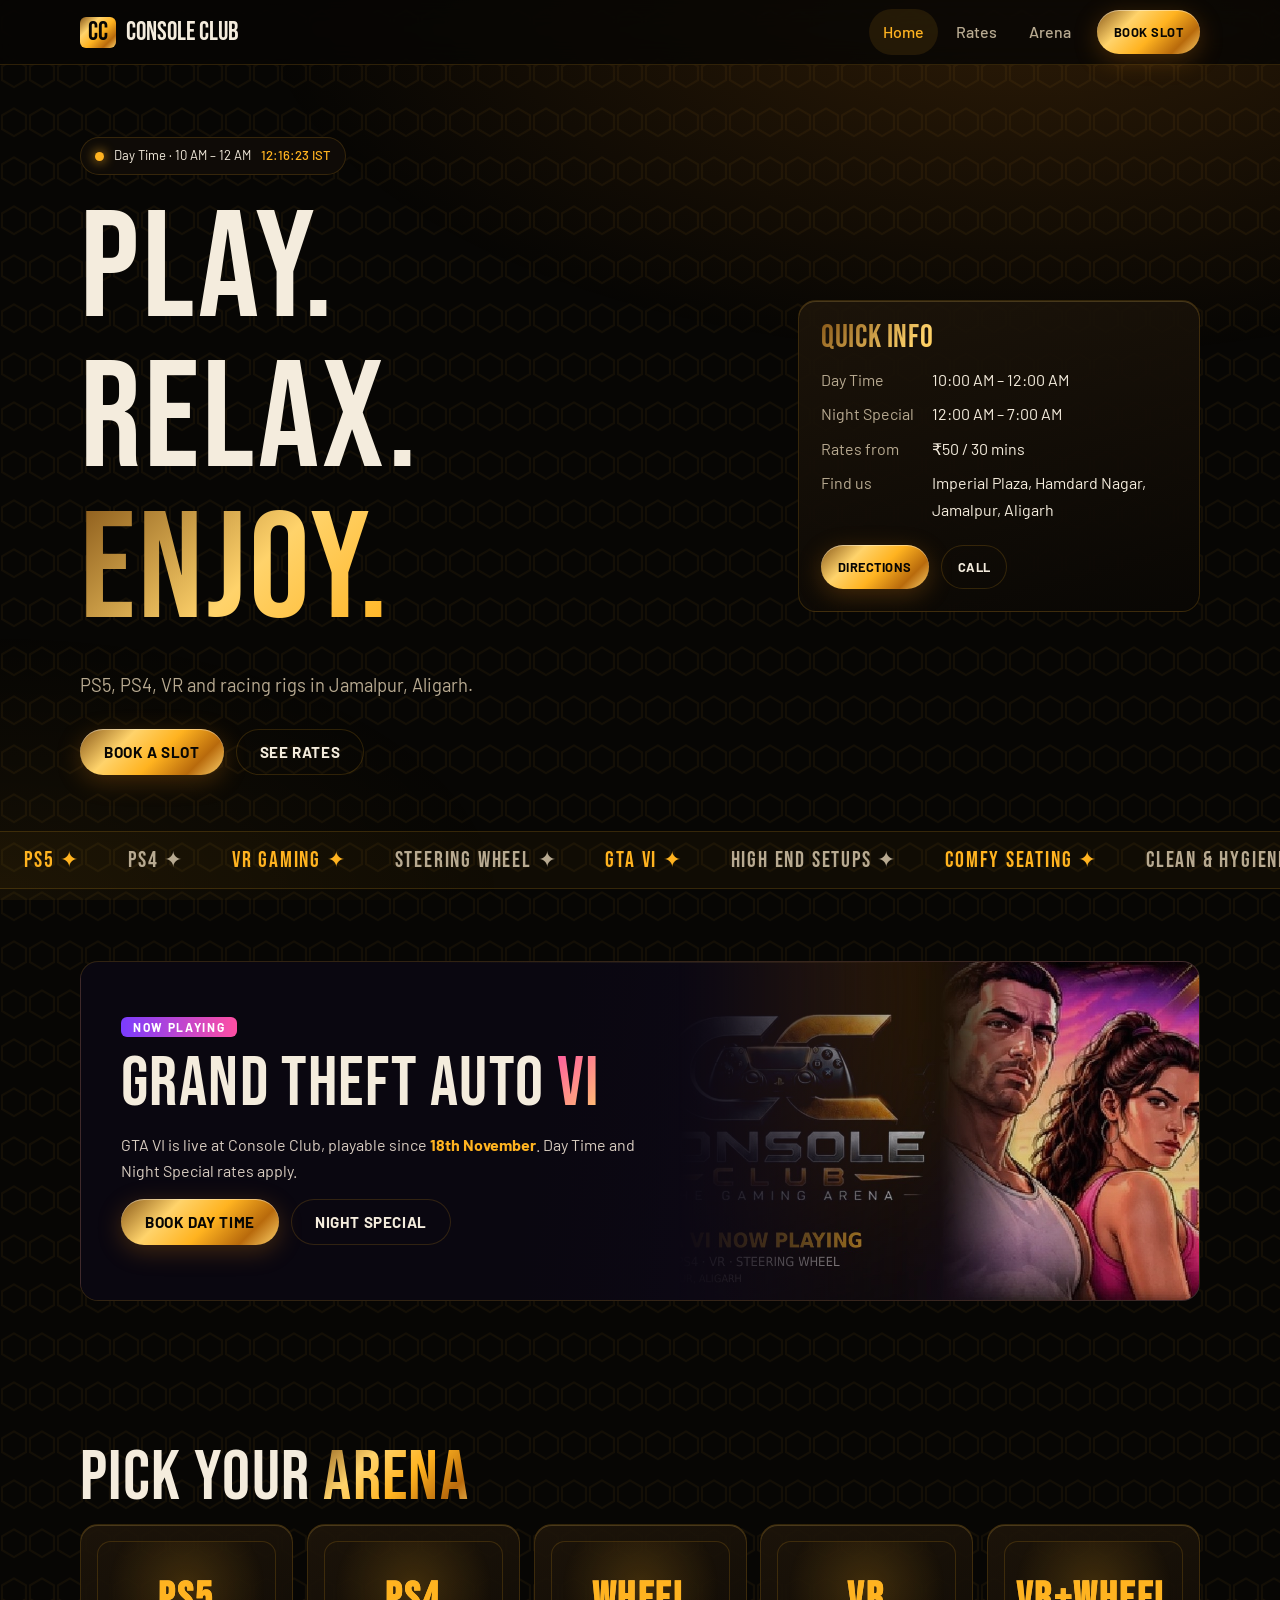
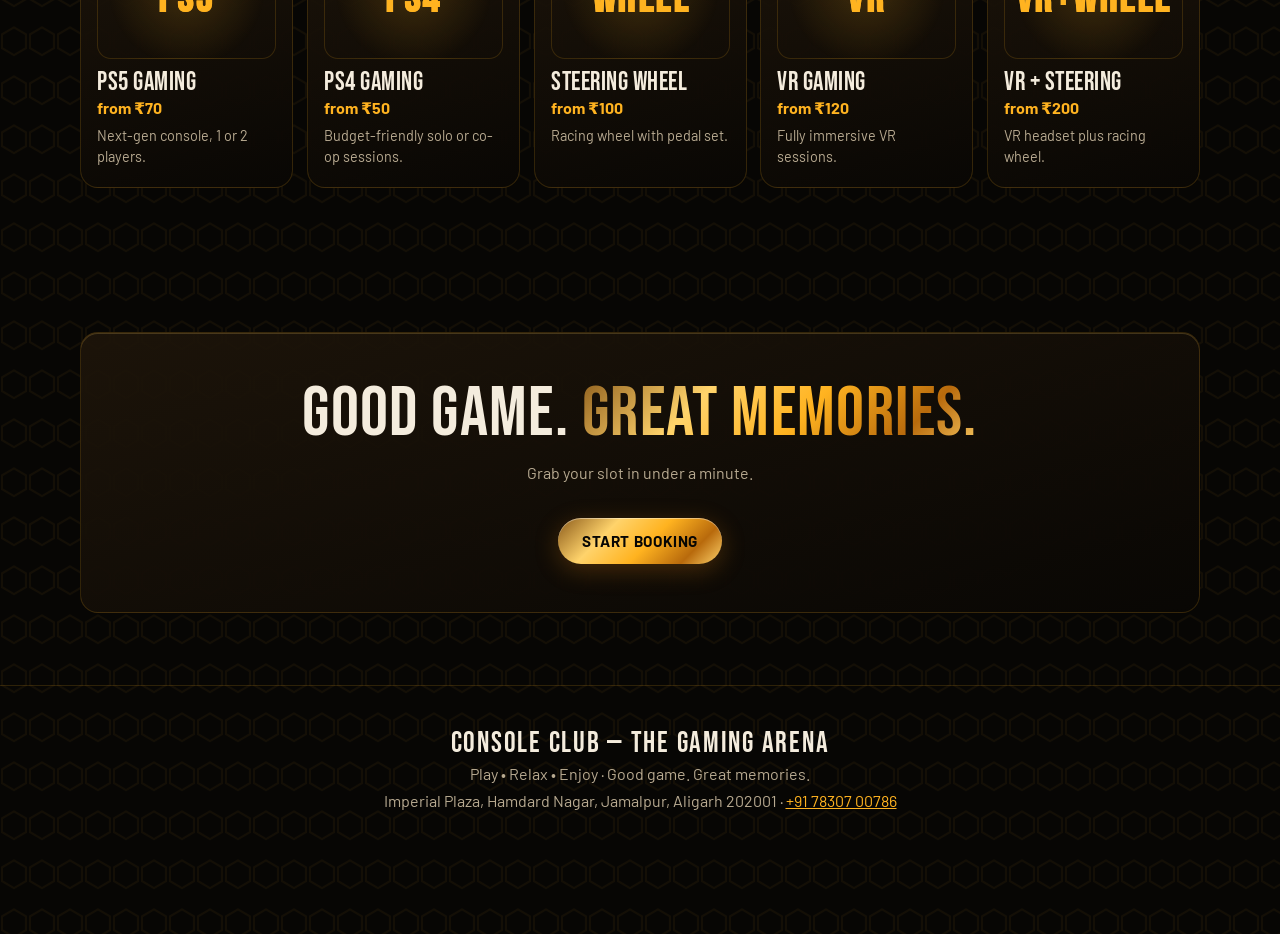
==== index.html @ 4d074ce8 "Add files via upload" ====
<!DOCTYPE html>
<html lang="en"><head><meta charset="utf-8"><meta name="viewport" content="width=device-width,initial-scale=1,viewport-fit=cover"><title>Console Club — The Gaming Arena | PS5, PS4, VR in Jamalpur, Aligarh</title><meta name="description" content="PS5, PS4, VR and racing rigs in Jamalpur, Aligarh. GTA VI now playing. Rates, booking and house rules."><meta name="theme-color" content="#070604">
<meta property="og:type" content="website"><meta property="og:site_name" content="Console Club"><meta property="og:locale" content="en_IN"><meta property="og:title" content="Console Club — The Gaming Arena | PS5, PS4, VR in Jamalpur, Aligarh"><meta property="og:description" content="PS5, PS4, VR and racing rigs in Jamalpur, Aligarh. GTA VI now playing. Rates, booking and house rules.">
<meta property="og:image" content="https://consoleclub.onrender.com/og-image.jpg"><meta property="og:image:width" content="1200"><meta property="og:image:height" content="630">
<meta name="twitter:card" content="summary_large_image"><meta name="twitter:title" content="Console Club — The Gaming Arena | PS5, PS4, VR in Jamalpur, Aligarh"><meta name="twitter:description" content="PS5, PS4, VR and racing rigs in Jamalpur, Aligarh. GTA VI now playing. Rates, booking and house rules.">
<link rel="preconnect" href="https://fonts.googleapis.com"><link rel="preconnect" href="https://fonts.gstatic.com" crossorigin><link href="https://fonts.googleapis.com/css2?family=Bebas+Neue&family=Barlow:wght@400;500;700&display=swap" rel="stylesheet"><link rel="stylesheet" href="style.css">
<script>document.documentElement.classList.add("js")</script></head>
<body data-page="home">
<noscript><div class="ns"><strong>Console Club — The Gaming Arena</strong><br>Imperial Plaza, opp. Darjeeling Food Point, beside Dawa India Outlet, Hamdard Nagar, Jamalpur, Aligarh, Uttar Pradesh 202001<br>Day Time 10:00 AM – 12:00 AM · Night Special 12:00 AM – 7:00 AM<br><a href="tel:+917830700786">+91 78307 00786</a> · <a href="https://wa.me/917830700786">WhatsApp</a> · <a href="https://maps.app.goo.gl/ecQEYEdN6ZVGn4866">Directions</a><br><a href="index.html">Home</a> · <a href="rates.html">Rates</a> · <a href="book.html">Book</a> · <a href="arena.html">Arena</a><br>Please enable JavaScript for live rates and online booking.</div></noscript>
<main>
<section class="w hero"><div>
<div class="badge" id="st"><i></i><span id="stT">Checking IST…</span><b id="clk">--:--:-- IST</b></div>
<h1 aria-label="Play. Relax. Enjoy."><span class="ln"><span>PLAY.</span></span><span class="ln"><span>RELAX.</span></span><span class="ln"><span class="gold">ENJOY.</span></span></h1>
<p class="sub">PS5, PS4, VR and racing rigs in Jamalpur, Aligarh.</p>
<div class="cta"><a class="btn" href="book.html">Book a slot</a><a class="btn gh" href="rates.html">See rates</a></div></div>
<aside class="info tilt flat" aria-label="Quick info"><h3 class="gold">QUICK INFO</h3>
<dl><dt>Day Time</dt><dd>10:00 AM – 12:00 AM</dd><dt>Night Special</dt><dd>12:00 AM – 7:00 AM</dd><dt>Rates from</dt><dd>₹50 / 30 mins</dd><dt>Find us</dt><dd>Imperial Plaza, Hamdard Nagar, Jamalpur, Aligarh</dd></dl>
<div class="cta"><a class="btn sm" data-dir target="_blank" rel="noopener">Directions</a><a class="btn gh sm" data-call>Call</a></div></aside></section>
<div class="mq" aria-hidden="true"><div id="mq"></div></div>
<section class="w"><div class="gta tilt flat rv"><img src="gta-hero.jpg" alt="" width="500" height="370" loading="lazy"><span class="tag">NOW PLAYING</span><h2>GRAND THEFT AUTO <span>VI</span></h2>
<p>GTA VI is live at Console Club, playable since <b>18th November</b>. Day Time and Night Special rates apply.</p>
<div class="cta"><a class="btn" href="book.html?s=day&amp;d=1">Book Day Time</a><a class="btn gh" href="book.html?s=night">Night Special</a></div></div></section>
<section class="w"><h2 class="rv">PICK YOUR <span class="gold">ARENA</span></h2><p class="swipe" aria-hidden="true">Swipe <i>→</i></p>
<div class="rail rv" data-gear></div></section>
<section class="w"><div class="tilt flat rv" style="text-align:center;padding:48px 20px"><h2>GOOD GAME. <span class="gold">GREAT MEMORIES.</span></h2><p class="lead" style="margin-inline:auto">Grab your slot in under a minute.</p><a class="btn" href="book.html">Start booking</a></div></section>
</main><script src="app.js"></script></body></html>
---- style.css ----
/* Console Club — stylesheet. Palette from the posters: black, gold, amber, chrome. */
/* 1. Tokens & base */
:root{--bg:#070604;--s1:#0f0b07;--ln:rgba(255,179,32,.16);--g:#FFB320;--a:#F08A14;--tx:#F4ECDD;--mu:#B8AA91;--e:cubic-bezier(.16,1,.3,1);
--gold:linear-gradient(135deg,#8a5a1a,#ffd36b 30%,#ffb320 55%,#b86a0c 80%,#ffd36b);
--hex:url("data:image/svg+xml,%3Csvg xmlns='http://www.w3.org/2000/svg' width='28' height='49' viewBox='0 0 28 49'%3E%3Cpath d='M13.99 9.25l13 7.5v15l-13 7.5L1 31.75v-15l12.99-7.5zM3 17.9v12.7l10.99 6.34 11-6.34V17.9l-11-6.34L3 17.9z' fill='%23FFB320' fill-opacity='.05'/%3E%3C/svg%3E");
--cf:radial-gradient(#000 15%,transparent 16%) 0 0/8px 8px,radial-gradient(#000 15%,transparent 16%) 4px 4px/8px 8px,radial-gradient(rgba(255,255,255,.09) 15%,transparent 20%) 0 1px/8px 8px,radial-gradient(rgba(255,255,255,.09) 15%,transparent 20%) 4px 5px/8px 8px}
*{box-sizing:border-box;margin:0;-webkit-tap-highlight-color:transparent}
html{scroll-behavior:smooth;scroll-padding:76px 0 120px}
body{background:var(--bg) var(--hex);color:var(--tx);font:400 1rem/1.65 Barlow,system-ui,sans-serif;overflow-x:hidden;animation:fi .25s var(--e)}
body:before{content:"";position:fixed;inset:0;z-index:-1;pointer-events:none;background:radial-gradient(60% 40% at 80% 0,rgba(240,138,20,.16),transparent),radial-gradient(40% 30% at 0 100%,rgba(255,179,32,.06),transparent)}
@keyframes fi{from{opacity:0}}@keyframes fo{to{opacity:0}}
@view-transition{navigation:auto}
::view-transition-old(root){animation:fo .22s ease both}::view-transition-new(root){animation:fi .4s var(--e) both}
[hidden]{display:none!important}
.w{width:min(1120px,100% - 36px);margin-inline:auto}
section,.pg{padding:72px 0}
h1,h2,h3{font:400 1rem 'Bebas Neue',sans-serif;line-height:.95;letter-spacing:.02em}
h2{font-size:clamp(2.6rem,8vw,4.4rem);margin-bottom:12px}h3{font-size:1.7rem}
.gold{background:var(--gold);-webkit-background-clip:text;background-clip:text;color:transparent}
.lead{color:var(--mu);max-width:52ch;margin-bottom:32px}.note{color:var(--mu);font-size:.9rem;margin-top:12px}
a{color:var(--g)}:focus-visible{outline:2px solid var(--g);outline-offset:3px}
.skip{position:absolute;left:12px;top:-60px;z-index:1000;background:var(--g);color:#070604;padding:8px 14px;border-radius:8px;font-weight:700;transition:top .18s}.skip:focus{top:8px}
.ns{padding:24px;margin:16px;border:1px solid var(--ln);border-radius:14px;background:var(--s1);line-height:1.8}

/* 2. Buttons */
.btn{display:inline-flex;align-items:center;justify-content:center;gap:8px;min-height:46px;background:var(--gold);color:#070604;font:700 .95rem Barlow,sans-serif;letter-spacing:.04em;text-transform:uppercase;padding:.8rem 1.5rem;border:0;border-radius:999px;cursor:pointer;text-decoration:none;touch-action:manipulation;box-shadow:0 6px 24px rgba(240,138,20,.25),inset 0 1px 0 rgba(255,255,255,.4);transition:transform .18s var(--e),opacity .18s}
.btn:hover{transform:translateY(-2px)}.btn:active{transform:scale(.97)}
.btn.gh{background:transparent;color:var(--tx);box-shadow:inset 0 0 0 1px var(--ln)}
.btn.sm{min-height:44px;padding:.5rem 1.05rem;font-size:.8rem}.btn[disabled]{opacity:.5;pointer-events:none}
.cta{display:flex;gap:12px;flex-wrap:wrap}
.lnk{background:none;border:0;color:var(--g);font:500 .9rem Barlow;cursor:pointer;text-decoration:underline;padding:0 8px;min-height:44px;display:inline-flex;align-items:center}

/* 3. Header, footer, dock, toast */
.hd{position:sticky;top:0;z-index:30;background:rgba(7,6,4,.82);backdrop-filter:blur(14px);-webkit-backdrop-filter:blur(14px);border-bottom:1px solid var(--ln);padding-top:env(safe-area-inset-top,0)}
.hd .w{display:flex;justify-content:space-between;align-items:center;height:64px}
.lg{display:flex;align-items:center;gap:10px;text-decoration:none;color:var(--tx);font:1.6rem 'Bebas Neue'}
.lg i{font-style:normal;background:var(--gold);color:#070604;padding:0 8px;border-radius:6px}
.nv{display:flex;gap:4px;align-items:center}
.nv a:not(.btn){color:var(--mu);text-decoration:none;padding:10px 14px;border-radius:999px;font-weight:500;transition:color .18s,background .18s}
.nv a:not(.btn):hover,.nv a.on{color:var(--g)}.nv a.on{background:rgba(255,179,32,.1)}.nv .btn{margin-left:8px}
footer{border-top:1px solid var(--ln);padding:40px 0 120px;color:var(--mu);text-align:center}
footer .fl{font:1.8rem 'Bebas Neue';color:var(--tx);letter-spacing:.06em}
.dock{display:none}
.toast{position:fixed;left:50%;bottom:calc(96px + env(safe-area-inset-bottom,0px));z-index:60;background:var(--gold);color:#070604;font-weight:700;padding:.7rem 1.2rem;border-radius:999px;transform:translate(-50%,20px);opacity:0;pointer-events:none;transition:transform .3s var(--e),opacity .3s var(--e)}.toast.on{transform:translate(-50%,0);opacity:1}

/* 4. Hero */
.hero{display:grid;grid-template-columns:1.25fr .75fr;gap:48px;align-items:center;padding:72px 0 56px}
.info{padding:28px}.info h3{font-size:2rem;margin-bottom:14px}
.info dl{display:grid;grid-template-columns:auto 1fr;gap:8px 18px;color:var(--mu);margin-bottom:22px}.info dd{color:var(--tx);margin:0}
.badge{display:inline-flex;align-items:center;gap:10px;min-height:38px;padding:6px 14px;border:1px solid var(--ln);border-radius:999px;background:var(--s1);font-size:.82rem}
.badge i{width:9px;height:9px;border-radius:50%;background:var(--mu)}
.badge.day i,.badge.night i{background:var(--g);box-shadow:0 0 12px var(--g);animation:pl 2s infinite}.badge.night i{background:var(--a);box-shadow:0 0 12px var(--a)}
.badge b{color:var(--g);font-weight:500}@keyframes pl{50%{opacity:.35}}
h1{font-size:clamp(4rem,15vw,9.5rem);margin:24px 0 20px}
.ln{display:block;overflow:hidden;padding-bottom:.04em}
.ln>span{display:block;transform:translateY(110%);animation:rs .55s var(--e) forwards .02s}.ln:nth-child(2)>span{animation-delay:.08s}.ln:nth-child(3)>span{animation-delay:.14s}
@keyframes rs{to{transform:none}}
.sub{color:var(--mu);font-size:1.15rem;max-width:44ch;margin-bottom:28px}

/* 5. Cards (tilt), marquee, GTA banner */
.tilt{position:relative;background:linear-gradient(165deg,rgba(30,21,10,.92),rgba(9,7,4,.96));border:1px solid var(--ln);border-radius:18px;padding:22px;overflow:hidden;isolation:isolate;box-shadow:inset 0 1px 0 rgba(255,211,107,.2);transform:perspective(800px) rotateX(var(--rx,0deg)) rotateY(var(--ry,0deg));transition:transform .35s var(--e),border-color .2s}
.tilt:before{content:"";position:absolute;inset:0;z-index:-1;opacity:0;transition:opacity .3s;background:radial-gradient(320px circle at var(--mx,50%) var(--my,50%),rgba(255,179,32,.2),transparent 65%)}
.tilt:hover{border-color:rgba(255,179,32,.55);transition:transform .12s linear,border-color .2s}.tilt:hover:before{opacity:1}
.tilt.flat{transform:none}
button.tilt{color:var(--tx);font:inherit;text-align:left;cursor:pointer;width:100%}
.mq{overflow:hidden;border-block:1px solid var(--ln);padding:14px 0;background:rgba(255,179,32,.04)}
.mq div{display:flex;width:max-content;animation:mq 40s linear infinite}.mq:hover div{animation-play-state:paused}
.mq span{font:1.4rem 'Bebas Neue';letter-spacing:.08em;color:var(--mu);padding:0 24px;white-space:nowrap}.mq span:nth-child(odd){color:var(--g)}
@keyframes mq{to{transform:translateX(-50%)}}
.tag{display:inline-block;font:700 .75rem Barlow;letter-spacing:.14em;background:linear-gradient(90deg,#7a3cff,#ff4fa3);color:#fff;padding:3px 12px;border-radius:6px;width:max-content}
.gta{display:grid;gap:14px;padding:40px;min-height:340px;align-content:center;background:linear-gradient(100deg,#0a0710 40%,#1b0f2e)}
.gta>*{position:relative;z-index:1;max-width:520px}.gta h2{margin:0}.gta h2 span{background:linear-gradient(135deg,#ff4fa3,#ffd36b);-webkit-background-clip:text;background-clip:text;color:transparent}
.gta p{color:#d8ccc0}.gta b{color:var(--g)}
.gta:after{content:"";position:absolute;inset:0;z-index:0;pointer-events:none;background:linear-gradient(90deg,#0a0710 30%,rgba(10,7,16,.15) 75%)}
.gta img{position:absolute;right:0;top:0;height:100%;width:62%;object-fit:cover;object-position:60% 30%;z-index:0;-webkit-mask-image:linear-gradient(90deg,transparent,#000 45%);mask-image:linear-gradient(90deg,transparent,#000 45%)}

/* 6. Gear cards, gallery */
.rail{display:grid;grid-template-columns:repeat(auto-fit,minmax(200px,1fr));gap:14px}
.swipe{display:none}
@keyframes nudge{50%{transform:translateX(5px)}}
.gc{display:block;text-decoration:none;color:var(--tx);padding:16px 16px 20px}
.gi{aspect-ratio:4/3;display:grid;place-items:center;margin-bottom:12px}.gi img{max-width:100%;max-height:100%;object-fit:contain;mix-blend-mode:screen}
.gc h3{font-size:1.6rem}.gc span{color:var(--g);font-weight:700}.gc p{color:var(--mu);font-size:.9rem;line-height:1.45;margin-top:4px}
.gal{display:grid;grid-template-columns:repeat(auto-fit,minmax(240px,1fr));gap:14px}
.gal img{width:100%;aspect-ratio:4/3;object-fit:cover;border-radius:16px;border:1px solid var(--ln)}

/* 7. Rates */
.tabs,.chips,.seg{display:flex;gap:10px;flex-wrap:wrap;margin-bottom:16px}
.tb{font:500 .95rem Barlow;color:var(--mu);background:var(--s1);border:1px solid var(--ln);border-radius:999px;min-height:44px;padding:.5rem 1.1rem;cursor:pointer;touch-action:manipulation;transition:background .18s,color .18s}
.tb[aria-pressed=true]{background:var(--gold);color:#070604;border-color:transparent;font-weight:700}.tb.st{cursor:default}
.chips .tb{min-height:44px;padding:.4rem 1rem;font-size:.9rem}
.panel{padding:28px}.ph{display:flex;justify-content:space-between;align-items:center;gap:14px;flex-wrap:wrap;margin-bottom:10px}
.ph h3{font-size:2.4rem}.ph small{display:block;color:var(--g)}.ph .th{width:92px;height:70px;object-fit:contain;mix-blend-mode:screen}
.rows{list-style:none;padding:0;min-height:276px}
.row{display:grid;grid-template-columns:1fr auto auto;gap:18px;align-items:center;padding:14px 0;border-top:1px solid var(--ln);min-height:69px}
.row b,.opt b{font:400 2rem 'Bebas Neue';color:var(--g)}.big{font:400 clamp(4rem,14vw,7rem)/1 'Bebas Neue'}
.facts{display:flex;flex-wrap:wrap;gap:8px 18px;margin-top:20px;color:var(--mu);font-size:.9rem}.facts span:before{content:"✓ ";color:var(--g)}

/* 8. Booking: stepper, options, form, sticky bar, ticket */
.stp{list-style:none;padding:0;display:grid;grid-template-columns:repeat(4,1fr);gap:8px;margin-bottom:26px}
.stp li{color:var(--mu);font-size:.85rem;border-top:3px solid var(--ln);padding-top:8px;transition:border-color .3s,color .3s}
.stp b{font:1.3rem 'Bebas Neue';margin-right:6px}.stp .cur,.stp .done{color:var(--g);border-color:var(--g)}
.stg{animation:up .5s var(--e)}@keyframes up{from{opacity:0;transform:translateY(16px)}}
.opts{display:grid;grid-template-columns:repeat(auto-fit,minmax(200px,1fr));gap:12px;margin-bottom:20px}
.opt{display:flex;justify-content:space-between;align-items:center;gap:10px;min-height:64px}.opt span{color:var(--mu)}
.opt.sel{border-color:var(--g);box-shadow:0 0 0 1px var(--g),0 0 24px rgba(255,179,32,.25)}
label{display:block;font-size:.85rem;color:var(--mu);margin-bottom:12px}
input{width:100%;min-height:48px;margin-top:5px;background:var(--bg);color:var(--tx);border:1px solid var(--ln);border-radius:12px;padding:.8rem .9rem;font:400 1rem Barlow;color-scheme:dark}
input:focus{outline:2px solid var(--g);outline-offset:1px}.two{display:grid;grid-template-columns:1fr 1fr;gap:12px}
.err{color:#ff7a8a;min-height:1.4em;font-size:.9rem}
.bar2{position:sticky;bottom:calc(12px + env(safe-area-inset-bottom,0px));z-index:20;display:flex;justify-content:space-between;align-items:center;gap:10px;margin-top:16px;padding:8px;background:rgba(15,11,7,.96);border:1px solid var(--ln);border-radius:999px}
.bar2 .mt{font:2rem/1 'Bebas Neue';color:var(--g)}.bar2 .btn{flex:1}
.tk{max-width:440px;margin:0 auto 20px;filter:drop-shadow(0 18px 40px rgba(240,138,20,.18))}
.tk-m,.tk-s{padding:22px 24px;border:1px solid var(--ln);background:linear-gradient(160deg,#2a1b09,#0d0a06)}
.tk-m{border-bottom:0;border-radius:20px 20px 0 0;-webkit-mask:radial-gradient(11px at 0 100%,#0000 97%,#000) left/51% 100% no-repeat,radial-gradient(11px at 100% 100%,#0000 97%,#000) right/51% 100% no-repeat;mask:radial-gradient(11px at 0 100%,#0000 97%,#000) left/51% 100% no-repeat,radial-gradient(11px at 100% 100%,#0000 97%,#000) right/51% 100% no-repeat}
.tk-s{border-top:0;border-radius:0 0 20px 20px;display:flex;justify-content:space-between;align-items:center;gap:12px;background:linear-gradient(90deg,rgba(255,179,32,.5) 50%,transparent 50%) 0 0/12px 2px repeat-x,linear-gradient(160deg,#2a1b09,#0d0a06);-webkit-mask:radial-gradient(11px at 0 0,#0000 97%,#000) left/51% 100% no-repeat,radial-gradient(11px at 100% 0,#0000 97%,#000) right/51% 100% no-repeat;mask:radial-gradient(11px at 0 0,#0000 97%,#000) left/51% 100% no-repeat,radial-gradient(11px at 100% 0,#0000 97%,#000) right/51% 100% no-repeat}
.tk-t{display:flex;justify-content:space-between;align-items:center;color:var(--mu);font-size:.75rem;letter-spacing:.16em}
.tk-n{font:400 clamp(2.6rem,10vw,3.4rem)/1 'Bebas Neue';margin:10px 0 16px}
.tk-g{display:grid;grid-template-columns:repeat(3,1fr);gap:12px}.tk-g small,.tk-p small,.tk-s small{display:block;color:var(--mu);font-size:.7rem;letter-spacing:.14em}.tk-g b{font-weight:600}
.tk-p{margin-top:16px;padding-top:14px;border-top:1px solid var(--ln);display:flex;justify-content:space-between;gap:12px;flex-wrap:wrap}
.tk-s .tot{font:400 2.8rem/1 'Bebas Neue';color:var(--g)}.tk-s .rf{font:600 1rem ui-monospace,monospace;letter-spacing:.08em}
.bc{height:30px;width:96px;margin-top:6px;background:repeating-linear-gradient(90deg,var(--tx) 0 2px,transparent 2px 5px,var(--tx) 5px 6px,transparent 6px 10px);opacity:.8}
.edit{display:flex;justify-content:center;gap:6px;flex-wrap:wrap;margin-bottom:6px}

/* 9. Arena */
.bento{display:grid;grid-template-columns:repeat(4,1fr);gap:14px}
.bento .tilt{min-height:160px;display:flex;flex-direction:column;justify-content:flex-end}.bento .wd{grid-column:span 2}
.bento em{font:normal 400 2.4rem 'Bebas Neue';color:var(--g);line-height:1}.bento p{color:var(--mu)}
.rules{display:grid;grid-template-columns:1fr 1fr;gap:0 40px;list-style:none;padding:0}
.rules li{display:flex;gap:16px;padding:16px 0;border-top:1px solid var(--ln);background:none;box-shadow:none;border-radius:0}
.rules b{font:1.6rem/1 'Bebas Neue';color:var(--g);min-width:24px}
.fair{margin-top:24px;font:1.8rem 'Bebas Neue';letter-spacing:.06em}
.loc{display:grid;grid-template-columns:1.2fr 1fr;gap:18px}.loc address{font-style:normal;font-size:1.1rem;margin-bottom:14px}
.loc dl{display:grid;grid-template-columns:auto 1fr;gap:4px 16px;color:var(--mu);margin-bottom:18px}.loc dd{color:var(--tx);margin:0}

/* 10. Reveal */
.js .rv{opacity:0;transform:translateY(24px);transition:opacity .65s var(--e),transform .65s var(--e)}.js .rv.in{opacity:1;transform:none}

/* 11. Responsive */
@media(hover:none){.tilt{transform:none}.tilt:before{display:none}}
@media(max-width:767px){
section,.pg{padding:52px 0}.pg{padding-bottom:96px}
.hero,.loc,.rules{grid-template-columns:1fr}.hero{padding:20px 0 28px;gap:0}.info{display:none}
h1{font-size:clamp(3.6rem,20vw,5.2rem);margin:14px 0 12px}.sub{font-size:1rem;margin-bottom:18px}
.hero .cta{flex-wrap:nowrap;gap:10px}.hero .cta .btn{flex:1;padding-inline:.8rem}
.swipe{display:flex;align-items:center;gap:6px;color:var(--g);font-size:.8rem;letter-spacing:.14em;text-transform:uppercase;margin:-4px 0 8px}.swipe i{font-style:normal;animation:nudge 1.4s ease-in-out infinite}
.rail{-webkit-mask-image:linear-gradient(90deg,#000 94%,transparent);mask-image:linear-gradient(90deg,#000 94%,transparent)}
.nv .btn,.lg span{display:none}.nv a:not(.btn){padding:10px 12px}
.hd,.dock{backdrop-filter:none;-webkit-backdrop-filter:none;background:rgba(10,8,5,.96)}body:before{position:absolute}
.rail,.chips{display:flex;flex-wrap:nowrap;overflow-x:auto;scroll-snap-type:x mandatory;gap:12px;margin-inline:-18px;padding:4px 18px 12px;scrollbar-width:none}.rail::-webkit-scrollbar,.chips::-webkit-scrollbar{display:none}
.rail>*{flex:0 0 72%;scroll-snap-align:start}.chips .tb{flex:none}
.bento{grid-template-columns:1fr 1fr}.rows{min-height:0}.row{grid-template-columns:1fr auto}.row .btn{grid-column:1/-1}
.stp li{font-size:0}.two{grid-template-columns:1fr}.gta{padding:26px;min-height:0}.gta img{width:100%;opacity:.6;-webkit-mask-image:none;mask-image:none}.gta:after{background:linear-gradient(180deg,rgba(10,7,16,.55),rgba(10,7,16,.94) 70%)}.ph .th{width:70px;height:54px}
.dock{display:grid;grid-template-columns:repeat(4,1fr);gap:6px;position:fixed;z-index:30;left:12px;right:12px;bottom:calc(12px + env(safe-area-inset-bottom,0px));padding:6px;border:1px solid var(--ln);border-radius:999px}
.dock .btn{padding:.6rem .2rem;font-size:.75rem;min-height:44px}.dock .btn.gh{box-shadow:none}body[data-page=book] .dock{display:none}}
@media(max-width:380px){.nv a:not(.btn){padding:10px 8px;font-size:.9rem}.lg i{padding:0 6px}.w{width:calc(100% - 28px)}}
@media(prefers-reduced-motion:reduce){@view-transition{navigation:none}*,*:before,*:after{animation-duration:.01ms!important;animation-iteration-count:1!important;transition-duration:.01ms!important;scroll-behavior:auto!important}.ln>span{transform:none}.js .rv{opacity:1;transform:none}.mq div{animation:none}}


/* 12. PlayBox-style Booking Flow (Console Club Black & Gold Theme) */
.pb-wrap{max-width:720px;margin:0 auto}
.pb-top{display:flex;justify-content:space-between;align-items:center;margin-bottom:10px;font-size:.82rem;letter-spacing:.12em;color:var(--mu)}
.pb-top b{color:var(--g);font-weight:700}
.pb-bar{height:4px;background:rgba(255,179,32,.14);border-radius:999px;overflow:hidden;margin-bottom:28px}
.pb-bar i{display:block;height:100%;background:var(--gold);border-radius:999px;transition:width .35s var(--e)}
.pb-kicker{font-size:.76rem;letter-spacing:.16em;text-transform:uppercase;color:var(--g);margin-bottom:6px;font-weight:700}
.pb-h{font:400 clamp(2.2rem,7vw,3.4rem)/.95 'Bebas Neue',sans-serif;margin-bottom:8px}
.pb-sub{color:var(--mu);font-size:.95rem;margin-bottom:22px}
.pb-grid2{display:grid;grid-template-columns:1fr 1fr;gap:14px;margin-bottom:16px}
.pb-card{position:relative;display:flex;flex-direction:column;gap:8px;width:100%;text-align:left;background:linear-gradient(165deg,rgba(24,17,9,.94),rgba(9,7,4,.98));border:1px solid var(--ln);border-radius:16px;padding:20px;color:var(--tx);font:inherit;cursor:pointer;transition:border-color .18s,box-shadow .18s,transform .18s}
.pb-card:hover{border-color:rgba(255,179,32,.55)}
.pb-card.sel{border-color:var(--g);box-shadow:0 0 0 1px var(--g),0 0 24px rgba(255,179,32,.22)}
.pb-card-row{flex-direction:row;align-items:center;justify-content:space-between;padding:16px 20px}
.pb-card-l{display:flex;align-items:center;gap:14px}
.pb-ic{width:44px;height:44px;border-radius:12px;display:grid;place-items:center;background:rgba(255,179,32,.1);color:var(--g);font-size:1.25rem;flex:none}
.pb-card.sel .pb-ic{background:var(--gold);color:#070604}
.pb-card h4{font:400 1.65rem/1 'Bebas Neue',sans-serif;letter-spacing:.03em;margin:0}
.pb-card small{display:block;color:var(--mu);font-size:.82rem;margin-top:2px}
.pb-chk{width:24px;height:24px;border-radius:50%;border:1px solid var(--ln);display:grid;place-items:center;font-size:.8rem;color:var(--mu);flex:none}
.pb-card.sel .pb-chk{border-color:var(--g);color:var(--g);background:rgba(255,179,32,.12)}
.pb-stack{display:flex;flex-direction:column;gap:12px;margin-bottom:20px}
.pb-hint{display:flex;align-items:center;gap:10px;padding:13px 16px;border:1px solid var(--ln);border-radius:12px;background:rgba(255,179,32,.04);color:var(--mu);font-size:.86rem;margin-bottom:18px}
.pb-slots{display:grid;grid-template-columns:repeat(4,1fr);gap:10px;margin-bottom:16px}
.pb-slot{min-height:46px;padding:10px 8px;border-radius:12px;border:1px solid var(--ln);background:var(--s1);color:var(--tx);font:600 .88rem Barlow,sans-serif;cursor:pointer;transition:all .16s;text-align:center}
.pb-slot:hover:not(:disabled){border-color:var(--g);color:var(--g)}
.pb-slot.sel{background:var(--gold);color:#070604;border-color:transparent;font-weight:700;box-shadow:0 4px 16px rgba(255,179,32,.28)}
.pb-slot.booked,.pb-slot:disabled{background:#12100d;border-color:rgba(255,255,255,.06);color:#5a544a;text-decoration:line-through;cursor:not-allowed;opacity:.55}
.pb-legend{display:flex;gap:18px;flex-wrap:wrap;font-size:.8rem;color:var(--mu);margin:8px 0 22px;align-items:center}
.pb-legend span{display:inline-flex;align-items:center;gap:6px}
.pb-legend i{width:9px;height:9px;border-radius:50%;display:inline-block}
.pb-sum{border:1px solid var(--ln);border-radius:18px;background:linear-gradient(165deg,rgba(24,17,9,.94),rgba(9,7,4,.98));padding:22px;margin-bottom:16px}
.pb-sum-row{display:flex;justify-content:space-between;align-items:center;padding:12px 0;border-bottom:1px solid var(--ln);font-size:.95rem}
.pb-sum-row:last-child{border-bottom:0}
.pb-sum-row span{color:var(--mu)}
.pb-sum-row b{color:var(--tx);font-weight:600}
.pb-sum-tot{padding-top:16px;margin-top:4px}
.pb-sum-tot b{font:400 2.6rem/1 'Bebas Neue',sans-serif;color:var(--tx)}
.pb-half{border:1px solid var(--g);border-radius:16px;background:rgba(255,179,32,.07);padding:18px 20px;display:flex;justify-content:space-between;align-items:center;gap:12px;flex-wrap:wrap;margin-bottom:20px}
.pb-half small{display:block;color:var(--mu);font-size:.82rem}
.pb-half .amt{font:400 2.6rem/1 'Bebas Neue',sans-serif;color:var(--g)}
.pb-foot{display:flex;justify-content:space-between;align-items:center;gap:12px;padding-top:16px;border-top:1px solid var(--ln);margin-top:18px}
.pb-shift-lbl{grid-column:1/-1;font-size:.75rem;letter-spacing:.14em;color:var(--g);text-transform:uppercase;margin-top:8px;padding-bottom:2px;border-bottom:1px solid var(--ln)}
@media(max-width:600px){
  .pb-grid2{grid-template-columns:1fr}
  .pb-slots{grid-template-columns:repeat(3,1fr)}
}
@media print{
  header.hd,footer,.dock,.cta,.note,.pb-top,.pb-bar{display:none!important}
  body{background:#fff!important;color:#000!important}
  .tk{box-shadow:none!important;filter:none!important}
}

/* 13. v4 additions: text station tags (no image files needed), rate notes, safe reveal fallback */
.gi{aspect-ratio:auto;min-height:118px;border:1px solid var(--ln);border-radius:14px;background:radial-gradient(circle at 50% 40%,rgba(255,179,32,.18),transparent 70%)}
.gi-tag{font:400 2.6rem/1 'Bebas Neue',sans-serif;letter-spacing:.06em;background:var(--gold);-webkit-background-clip:text;background-clip:text;color:transparent}
.row small{font:500 .72rem Barlow,sans-serif;color:var(--mu);letter-spacing:.04em;margin:0 3px}
.rows .row{grid-template-columns:1fr auto auto}
/* If app.js is blocked or fails, content still appears after ~2.4s (CSS only, no JS needed) */
.js .rv{animation:rvf .01s 2.4s forwards}
@keyframes rvf{to{opacity:1;transform:none}}
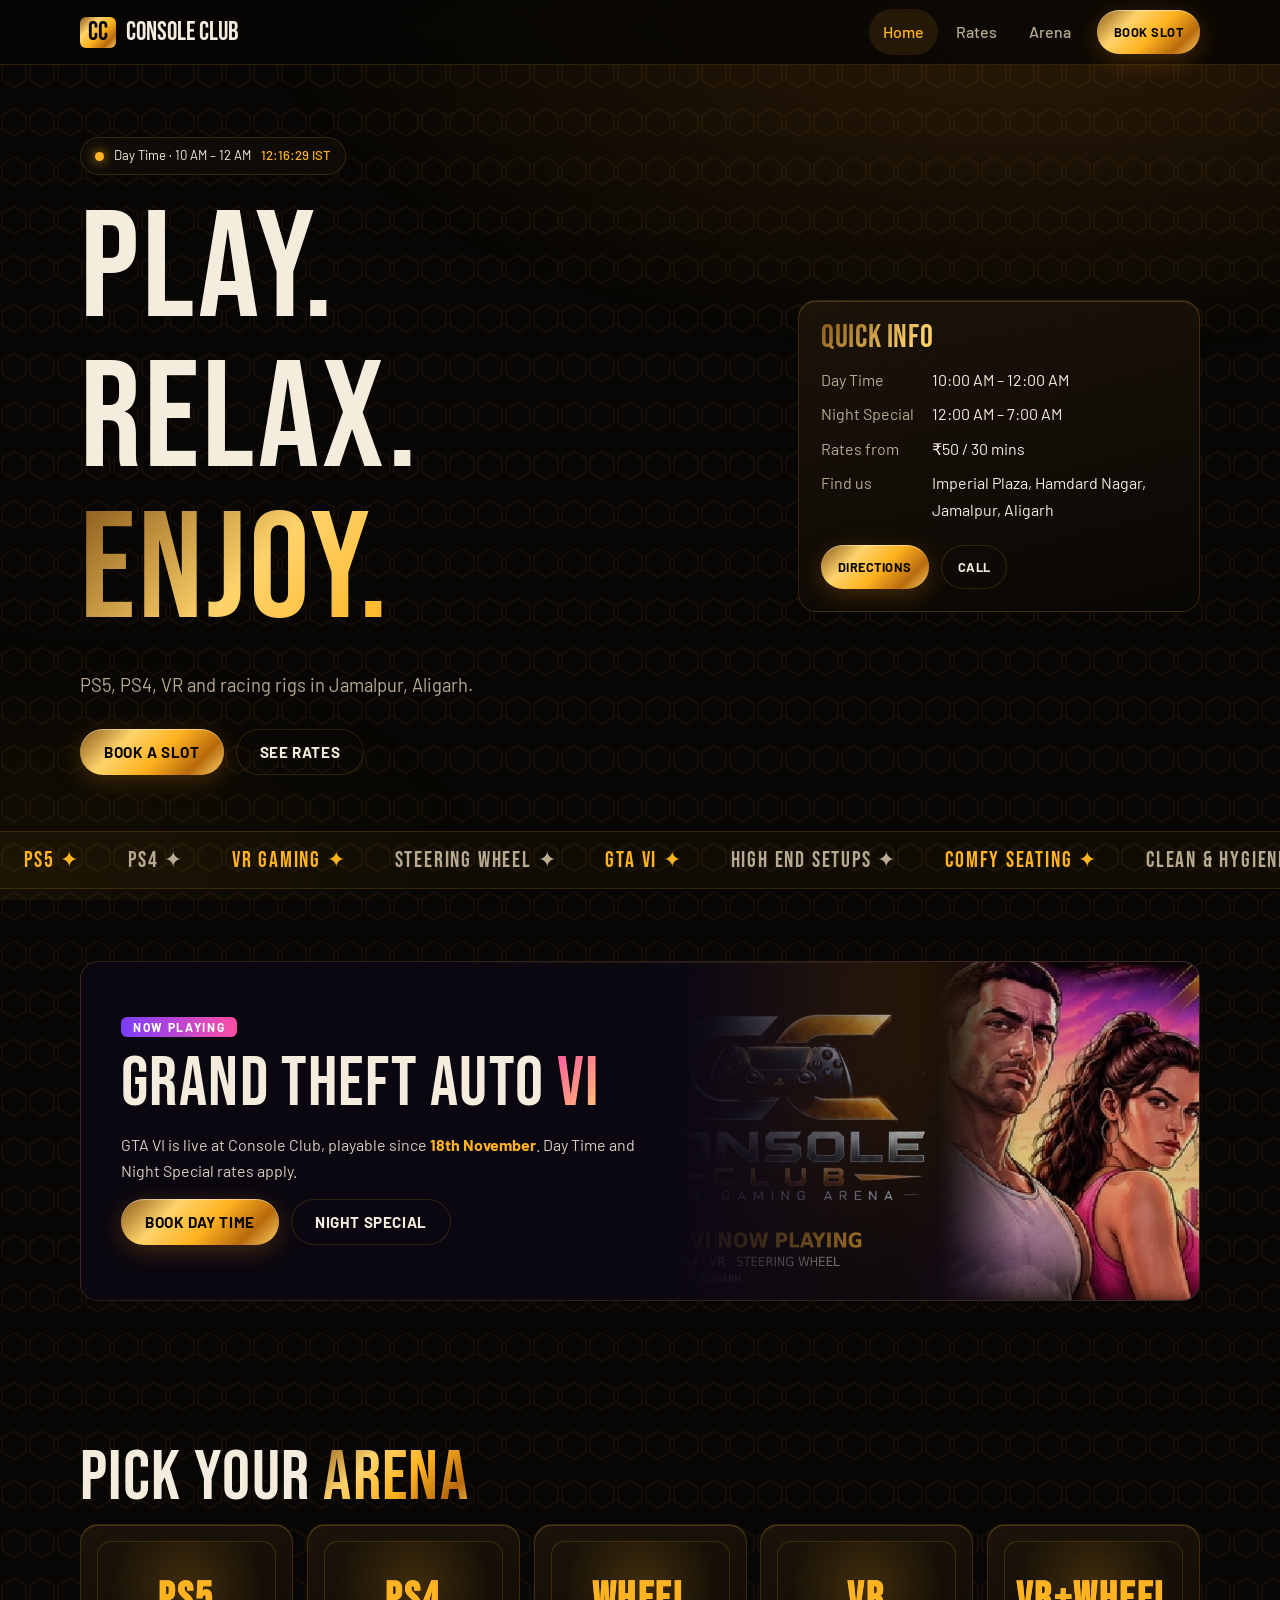
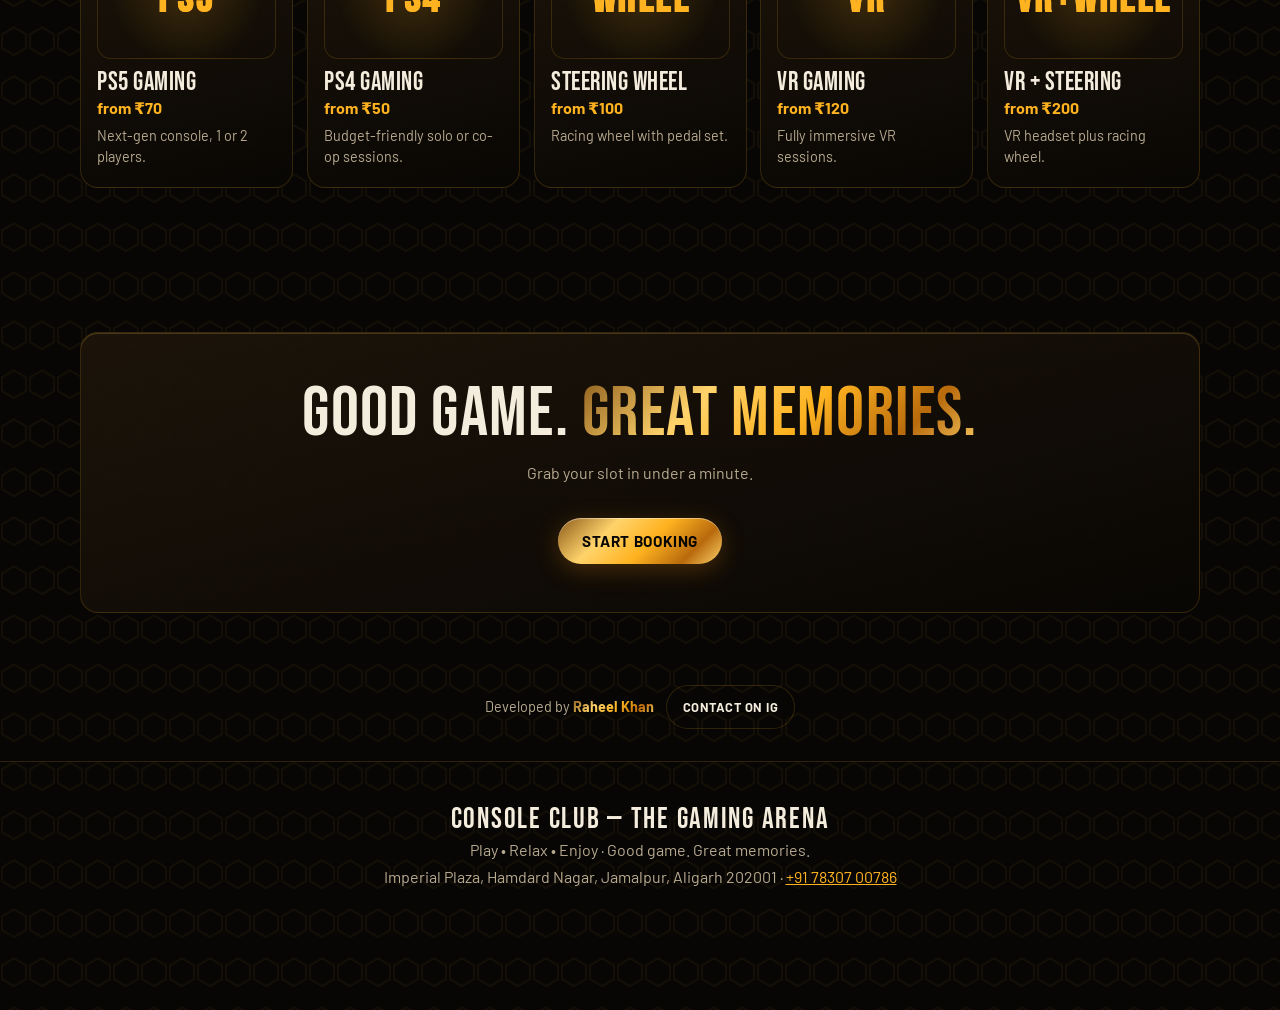
==== commit 3a43e38f: "Update index.html" ====
--- a/index.html
+++ b/index.html
@@ -23,4 +23,5 @@
 <section class="w"><h2 class="rv">PICK YOUR <span class="gold">ARENA</span></h2><p class="swipe" aria-hidden="true">Swipe <i>→</i></p>
 <div class="rail rv" data-gear></div></section>
 <section class="w"><div class="tilt flat rv" style="text-align:center;padding:48px 20px"><h2>GOOD GAME. <span class="gold">GREAT MEMORIES.</span></h2><p class="lead" style="margin-inline:auto">Grab your slot in under a minute.</p><a class="btn" href="book.html">Start booking</a></div></section>
+<div class="w" style="display:flex;justify-content:center;align-items:center;gap:12px;flex-wrap:wrap;padding:0 0 32px;color:var(--mu);font-size:.9rem"><span>Developed by <b class="gold" style="font-weight:700">Raheel Khan</b></span><a class="btn gh sm" href="https://www.instagram.com/not_your_rahi_/" target="_blank" rel="noopener">Contact on IG</a></div>
 </main><script src="app.js"></script></body></html>
